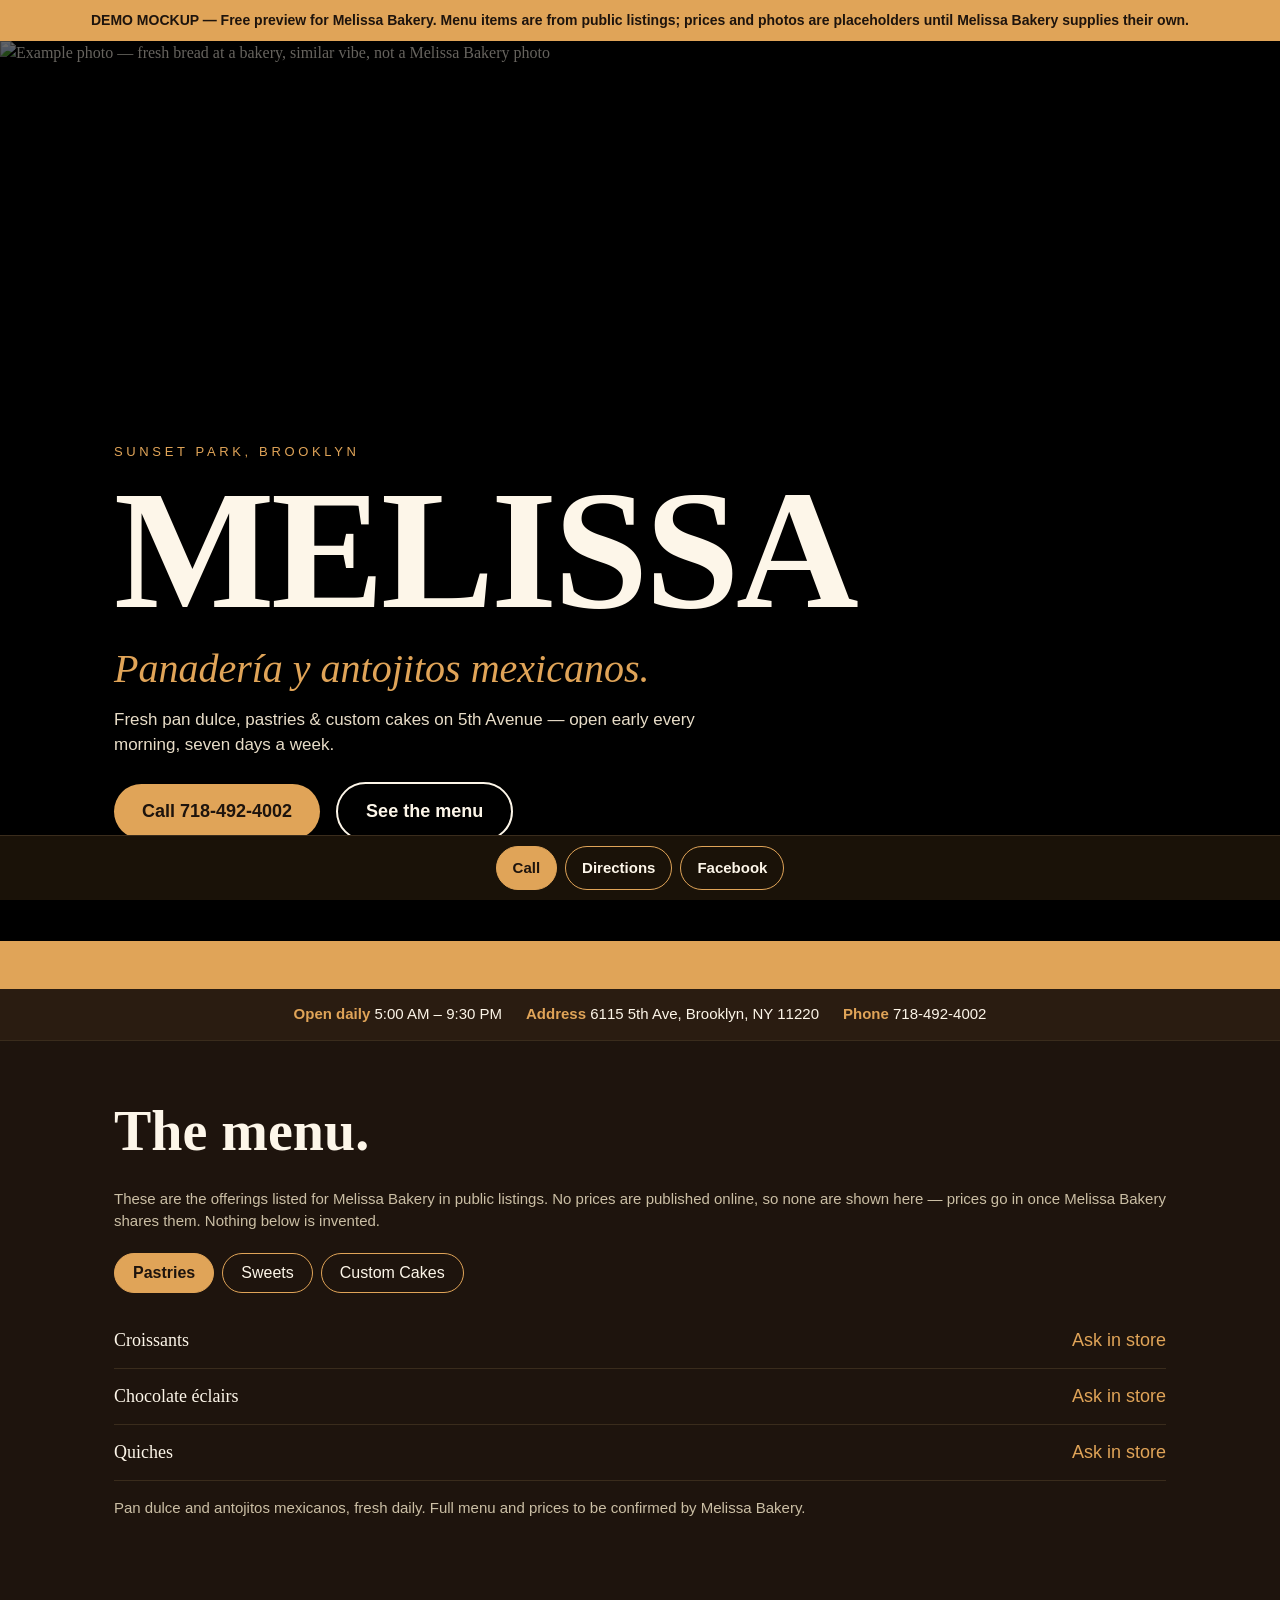
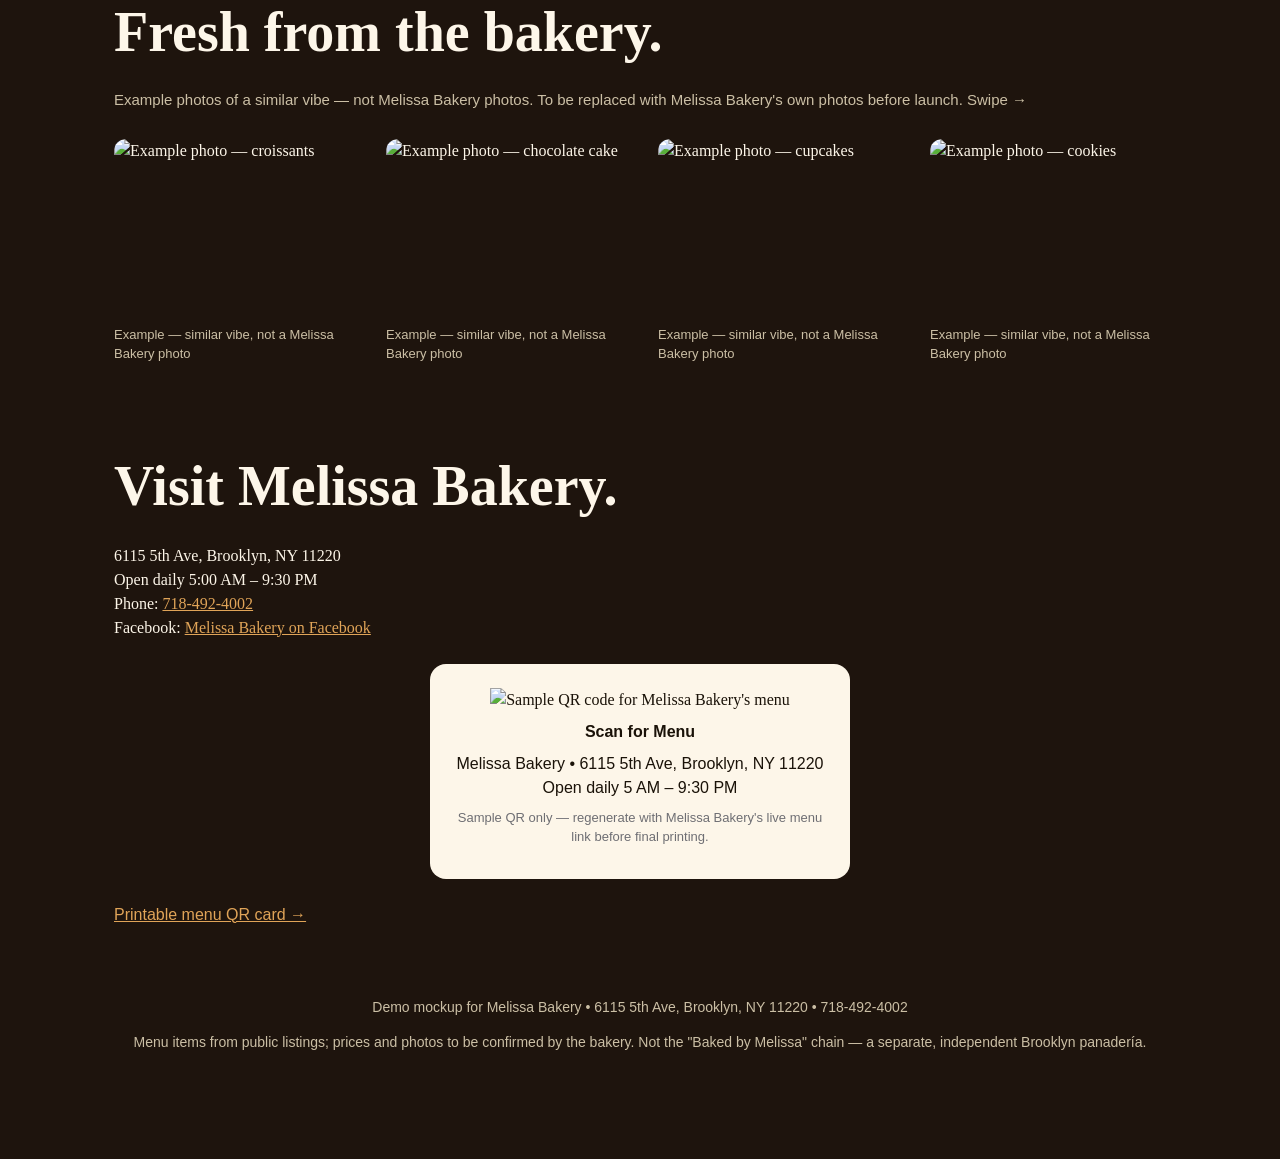
==== melissa/index.html @ 33479f38 "Add Melissa Bakery demo mockup" ====
<!DOCTYPE html>
<html lang="en">
<head>
<meta charset="UTF-8">
<meta name="viewport" content="width=device-width, initial-scale=1.0">
<title>Melissa Bakery — Panadería y antojitos mexicanos, Sunset Park</title>
<!-- DEMO MOCKUP 2026-11-10: verified info only. Address/phone/hours from Places listing (place_id 609368130702516): 6115 5th Ave, Brooklyn, NY 11220; (718) 492-4002; open daily 5:00 AM – 9:30 PM. Self-description "Panadería y antojitos mexicanos" and offerings (chocolate éclairs, quiches, chocolate truffles, croissants, custom cakes; cookies/macarons) from public listings. No prices found publicly for this bakery — no prices invented; menu shows "Ask in store". Photos are labelled examples, not Melissa Bakery photos. Do NOT confuse with the "Baked by Melissa" chain (different business). -->
<style>
  * { box-sizing: border-box; }
  body { margin: 0; font-family: Georgia, "Times New Roman", serif; background: #1e140d; color: #fdf6e9; line-height: 1.5; -webkit-font-smoothing: antialiased; padding-bottom: 76px; }
  .demo-banner { background: #e0a458; color: #1e140d; text-align: center; padding: 10px 16px; font-weight: 700; font-size: 14px; font-family: Arial, sans-serif; }
  .hero { position: relative; min-height: 100svh; display: flex; flex-direction: column; justify-content: flex-end; overflow: hidden; background: #000; }
  .hero img.bg { position: absolute; inset: 0; width: 100%; height: 100%; object-fit: cover; opacity: 0.62; }
  .hero .shade { position: absolute; inset: 0; background: linear-gradient(to top, rgba(0,0,0,0.95) 0%, rgba(0,0,0,0.45) 55%, rgba(0,0,0,0.35) 100%); }
  .hero .content { position: relative; padding: 32px 24px 48px; max-width: 1100px; margin: 0 auto; width: 100%; }
  .hero .eyebrow { font-family: Arial, sans-serif; letter-spacing: 0.28em; font-size: 13px; color: #e0a458; text-transform: uppercase; margin: 0 0 12px; }
  .hero h1 { margin: 0; font-size: clamp(56px, 15vw, 170px); line-height: 0.9; letter-spacing: -0.02em; animation: rise 0.9s ease-out both; }
  .hero .tagline { font-size: clamp(22px, 4.5vw, 40px); color: #e0a458; margin: 12px 0 8px; font-style: italic; animation: rise 0.9s ease-out 0.15s both; }
  .hero p.sub { font-family: Arial, sans-serif; font-size: 17px; color: #e8ddc8; max-width: 620px; margin: 0 0 24px; animation: rise 0.9s ease-out 0.3s both; }
  @keyframes rise { from { opacity: 0; transform: translateY(28px); } to { opacity: 1; transform: translateY(0); } }
  @media (prefers-reduced-motion: reduce) { .hero h1, .hero .tagline, .hero p.sub { animation: none; } }
  .cta { display: inline-block; background: #e0a458; color: #1e140d; font-family: Arial, sans-serif; font-weight: 700; font-size: 18px; padding: 14px 28px; border-radius: 999px; text-decoration: none; }
  .cta:hover { background: #f0bc7a; }
  .cta.secondary { background: transparent; color: #fdf6e9; border: 2px solid #fdf6e9; margin-left: 12px; }
  .hero .photo-note { font-family: Arial, sans-serif; font-size: 13px; color: #c9c2b2; margin-top: 20px; }
  .ticker { overflow: hidden; background: #e0a458; color: #1e140d; font-family: Arial, sans-serif; font-weight: 800; letter-spacing: 0.08em; padding: 12px 0; white-space: nowrap; }
  .ticker span { display: inline-block; padding-left: 100%; animation: scroll 28s linear infinite; }
  @keyframes scroll { from { transform: translateX(0); } to { transform: translateX(-100%); } }
  @media (prefers-reduced-motion: reduce) { .ticker span { animation: none; padding-left: 0; } }
  .strip { display: flex; flex-wrap: wrap; gap: 8px 24px; justify-content: center; background: #2a1c11; padding: 14px 20px; font-family: Arial, sans-serif; font-size: 15px; border-bottom: 1px solid #3a2c1c; }
  .strip b { color: #e0a458; }
  section { max-width: 1100px; margin: 0 auto; padding: 48px 24px 8px; }
  h2 { font-size: clamp(32px, 6vw, 56px); margin: 0 0 8px; }
  .note { font-family: Arial, sans-serif; color: #cbbfa5; font-size: 15px; }
  .tabs { display: flex; gap: 8px; flex-wrap: wrap; margin: 20px 0; }
  .tabs button { font-family: Arial, sans-serif; font-size: 16px; padding: 10px 18px; border-radius: 999px; border: 1px solid #e0a458; background: transparent; color: #fdf6e9; cursor: pointer; }
  .tabs button.active { background: #e0a458; color: #1e140d; font-weight: 700; }
  .menu { display: none; }
  .menu.active { display: block; }
  .menu ul { list-style: none; padding: 0; margin: 0; }
  .menu li { display: flex; justify-content: space-between; gap: 16px; padding: 14px 0; border-bottom: 1px solid #3a2c1c; font-size: 18px; }
  .menu li span.price { color: #e0a458; font-family: Arial, sans-serif; white-space: nowrap; }
  .menu li small { display: block; color: #cbbfa5; font-family: Arial, sans-serif; font-size: 14px; }
  .photos { display: flex; gap: 12px; overflow-x: auto; padding: 12px 0 24px; }
  .photos figure { margin: 0; min-width: 260px; }
  .photos img { width: 260px; height: 180px; object-fit: cover; border-radius: 12px; display: block; }
  .photos figcaption { font-family: Arial, sans-serif; font-size: 13px; color: #cbbfa5; padding-top: 6px; }
  .qr { background: #fdf6e9; color: #1a1208; border-radius: 16px; padding: 24px; text-align: center; max-width: 420px; margin: 24px auto; }
  .qr img { width: 260px; height: 260px; max-width: 80vw; }
  .qr p { font-family: Arial, sans-serif; margin: 8px 0; }
  .sticky { position: fixed; left: 0; right: 0; bottom: 0; background: #1a1208; border-top: 1px solid #3a2c1c; display: flex; justify-content: center; gap: 8px; padding: 10px; z-index: 10; }
  .sticky a { font-family: Arial, sans-serif; font-weight: 700; text-decoration: none; color: #fdf6e9; padding: 10px 16px; border-radius: 999px; border: 1px solid #e0a458; font-size: 15px; }
  .sticky a.primary { background: #e0a458; color: #1e140d; }
  footer { text-align: center; font-family: Arial, sans-serif; color: #cbbfa5; font-size: 14px; padding: 32px 20px 16px; }
  footer a { color: #e0a458; }
  @media (max-width: 640px) { section { padding: 40px 20px 8px; } }
</style>
</head>
<body>
<div class="demo-banner">DEMO MOCKUP — Free preview for Melissa Bakery. Menu items are from public listings; prices and photos are placeholders until Melissa Bakery supplies their own.</div>

<header class="hero">
  <img class="bg" src="https://images.unsplash.com/photo-1509440159596-0249088772ff?auto=format&amp;fit=crop&amp;w=1600&amp;q=80" alt="Example photo — fresh bread at a bakery, similar vibe, not a Melissa Bakery photo">
  <div class="shade"></div>
  <div class="content">
    <p class="eyebrow">Sunset Park, Brooklyn</p>
    <h1>MELISSA</h1>
    <p class="tagline">Panadería y antojitos mexicanos.</p>
    <p class="sub">Fresh pan dulce, pastries &amp; custom cakes on 5th Avenue — open early every morning, seven days a week.</p>
    <a class="cta" href="tel:+17184924002">Call 718-492-4002</a>
    <a class="cta secondary" href="#menu">See the menu</a>
    <p class="photo-note">Example hero photo — similar bakery vibe, not a Melissa Bakery photo. Melissa Bakery's own photos will replace examples for the live site.</p>
  </div>
</header>

<div class="ticker" aria-hidden="true"><span>OPEN DAILY 5 AM &ndash; 9:30 PM &nbsp;&bull;&nbsp; PAN DULCE &nbsp;&bull;&nbsp; CUSTOM CAKES &nbsp;&bull;&nbsp; CROISSANTS &nbsp;&bull;&nbsp; CHOCOLATE &Eacute;CLAIRS &nbsp;&bull;&nbsp; QUICHES &nbsp;&bull;&nbsp; CHOCOLATE TRUFFLES &nbsp;&bull;&nbsp; ANTOJITOS MEXICANOS &nbsp;&bull;&nbsp;</span></div>

<div class="strip">
  <span><b>Open daily</b> 5:00 AM &ndash; 9:30 PM</span>
  <span><b>Address</b> 6115 5th Ave, Brooklyn, NY 11220</span>
  <span><b>Phone</b> 718-492-4002</span>
</div>

<section id="menu">
  <h2>The menu.</h2>
  <p class="note">These are the offerings listed for Melissa Bakery in public listings. No prices are published online, so none are shown here — prices go in once Melissa Bakery shares them. Nothing below is invented.</p>
  <div class="tabs">
    <button class="active" onclick="showTab('pastries', this)">Pastries</button>
    <button onclick="showTab('sweets', this)">Sweets</button>
    <button onclick="showTab('cakes', this)">Custom Cakes</button>
  </div>
  <div id="pastries" class="menu active"><ul>
    <li><span>Croissants</span><span class="price">Ask in store</span></li>
    <li><span>Chocolate &eacute;clairs</span><span class="price">Ask in store</span></li>
    <li><span>Quiches</span><span class="price">Ask in store</span></li>
  </ul></div>
  <div id="sweets" class="menu"><ul>
    <li><span>Chocolate truffles</span><span class="price">Ask in store</span></li>
    <li><span>Cookies</span><span class="price">Ask in store</span></li>
    <li><span>Macarons</span><span class="price">Ask in store</span></li>
  </ul></div>
  <div id="cakes" class="menu"><ul>
    <li><span>Custom cakes<small>Made to order — birthdays, quincea&ntilde;eras, celebrations. Call to order.</small></span><span class="price">Call to order</span></li>
  </ul></div>
  <p class="note" style="margin-top:16px;">Pan dulce and antojitos mexicanos, fresh daily. Full menu and prices to be confirmed by Melissa Bakery.</p>
</section>

<section>
  <h2>Fresh from the bakery.</h2>
  <p class="note">Example photos of a similar vibe — not Melissa Bakery photos. To be replaced with Melissa Bakery's own photos before launch. Swipe &rarr;</p>
  <div class="photos">
    <figure><img src="https://images.unsplash.com/photo-1555507036-ab1f4038808a?auto=format&amp;fit=crop&amp;w=1200&amp;q=80" alt="Example photo — croissants"><figcaption>Example — similar vibe, not a Melissa Bakery photo</figcaption></figure>
    <figure><img src="https://images.unsplash.com/photo-1578985545062-69928b1d9587?auto=format&amp;fit=crop&amp;w=1200&amp;q=80" alt="Example photo — chocolate cake"><figcaption>Example — similar vibe, not a Melissa Bakery photo</figcaption></figure>
    <figure><img src="https://images.unsplash.com/photo-1486427944299-d1955d23e34d?auto=format&amp;fit=crop&amp;w=1200&amp;q=80" alt="Example photo — cupcakes"><figcaption>Example — similar vibe, not a Melissa Bakery photo</figcaption></figure>
    <figure><img src="https://images.unsplash.com/photo-1499636136210-6f4ee915583e?auto=format&amp;fit=crop&amp;w=1200&amp;q=80" alt="Example photo — cookies"><figcaption>Example — similar vibe, not a Melissa Bakery photo</figcaption></figure>
    <figure><img src="https://images.unsplash.com/photo-1530610476181-d83430b64dcd?auto=format&amp;fit=crop&amp;w=1200&amp;q=80" alt="Example photo — croissant and coffee"><figcaption>Example — similar vibe, not a Melissa Bakery photo</figcaption></figure>
    <figure><img src="https://images.unsplash.com/photo-1464349095431-e9a21285b5f3?auto=format&amp;fit=crop&amp;w=1200&amp;q=80" alt="Example photo — berry cake"><figcaption>Example — similar vibe, not a Melissa Bakery photo</figcaption></figure>
    <figure><img src="https://images.unsplash.com/photo-1550617931-e17a7b70dce2?auto=format&amp;fit=crop&amp;w=1200&amp;q=80" alt="Example photo — coffee and pastry"><figcaption>Example — similar vibe, not a Melissa Bakery photo</figcaption></figure>
  </div>
</section>

<section>
  <h2>Visit Melissa Bakery.</h2>
  <p>6115 5th Ave, Brooklyn, NY 11220<br>Open daily 5:00 AM &ndash; 9:30 PM<br>Phone: <a href="tel:+17184924002" style="color:#e0a458">718-492-4002</a><br>Facebook: <a href="https://www.facebook.com/292217918014671" style="color:#e0a458">Melissa Bakery on Facebook</a></p>
  <div class="qr">
    <img src="https://api.qrserver.com/v1/create-qr-code/?size=300x300&amp;data=https%3A%2F%2Fexample.com%2Fmelissa-menu" alt="Sample QR code for Melissa Bakery's menu">
    <p><b>Scan for Menu</b></p>
    <p>Melissa Bakery &bull; 6115 5th Ave, Brooklyn, NY 11220<br>Open daily 5 AM &ndash; 9:30 PM</p>
    <p style="font-size:13px;color:#6e6e73">Sample QR only — regenerate with Melissa Bakery's live menu link before final printing.</p>
  </div>
  <p><a href="qr-print.html" style="color:#e0a458;font-family:Arial,sans-serif">Printable menu QR card &rarr;</a></p>
</section>

<footer>
  <p>Demo mockup for Melissa Bakery &bull; 6115 5th Ave, Brooklyn, NY 11220 &bull; 718-492-4002</p>
  <p>Menu items from public listings; prices and photos to be confirmed by the bakery. Not the "Baked by Melissa" chain — a separate, independent Brooklyn panader&iacute;a.</p>
</footer>

<nav class="sticky">
  <a class="primary" href="tel:+17184924002">Call</a>
  <a href="https://www.google.com/maps/search/?api=1&amp;query=6115+5th+Ave+Brooklyn+NY+11220">Directions</a>
  <a href="https://www.facebook.com/292217918014671">Facebook</a>
</nav>

<script>
function showTab(id, btn) {
  document.querySelectorAll('.menu').forEach(function(m){ m.classList.remove('active'); });
  document.getElementById(id).classList.add('active');
  document.querySelectorAll('.tabs button').forEach(function(b){ b.classList.remove('active'); });
  btn.classList.add('active');
}
</script>
</body>
</html>
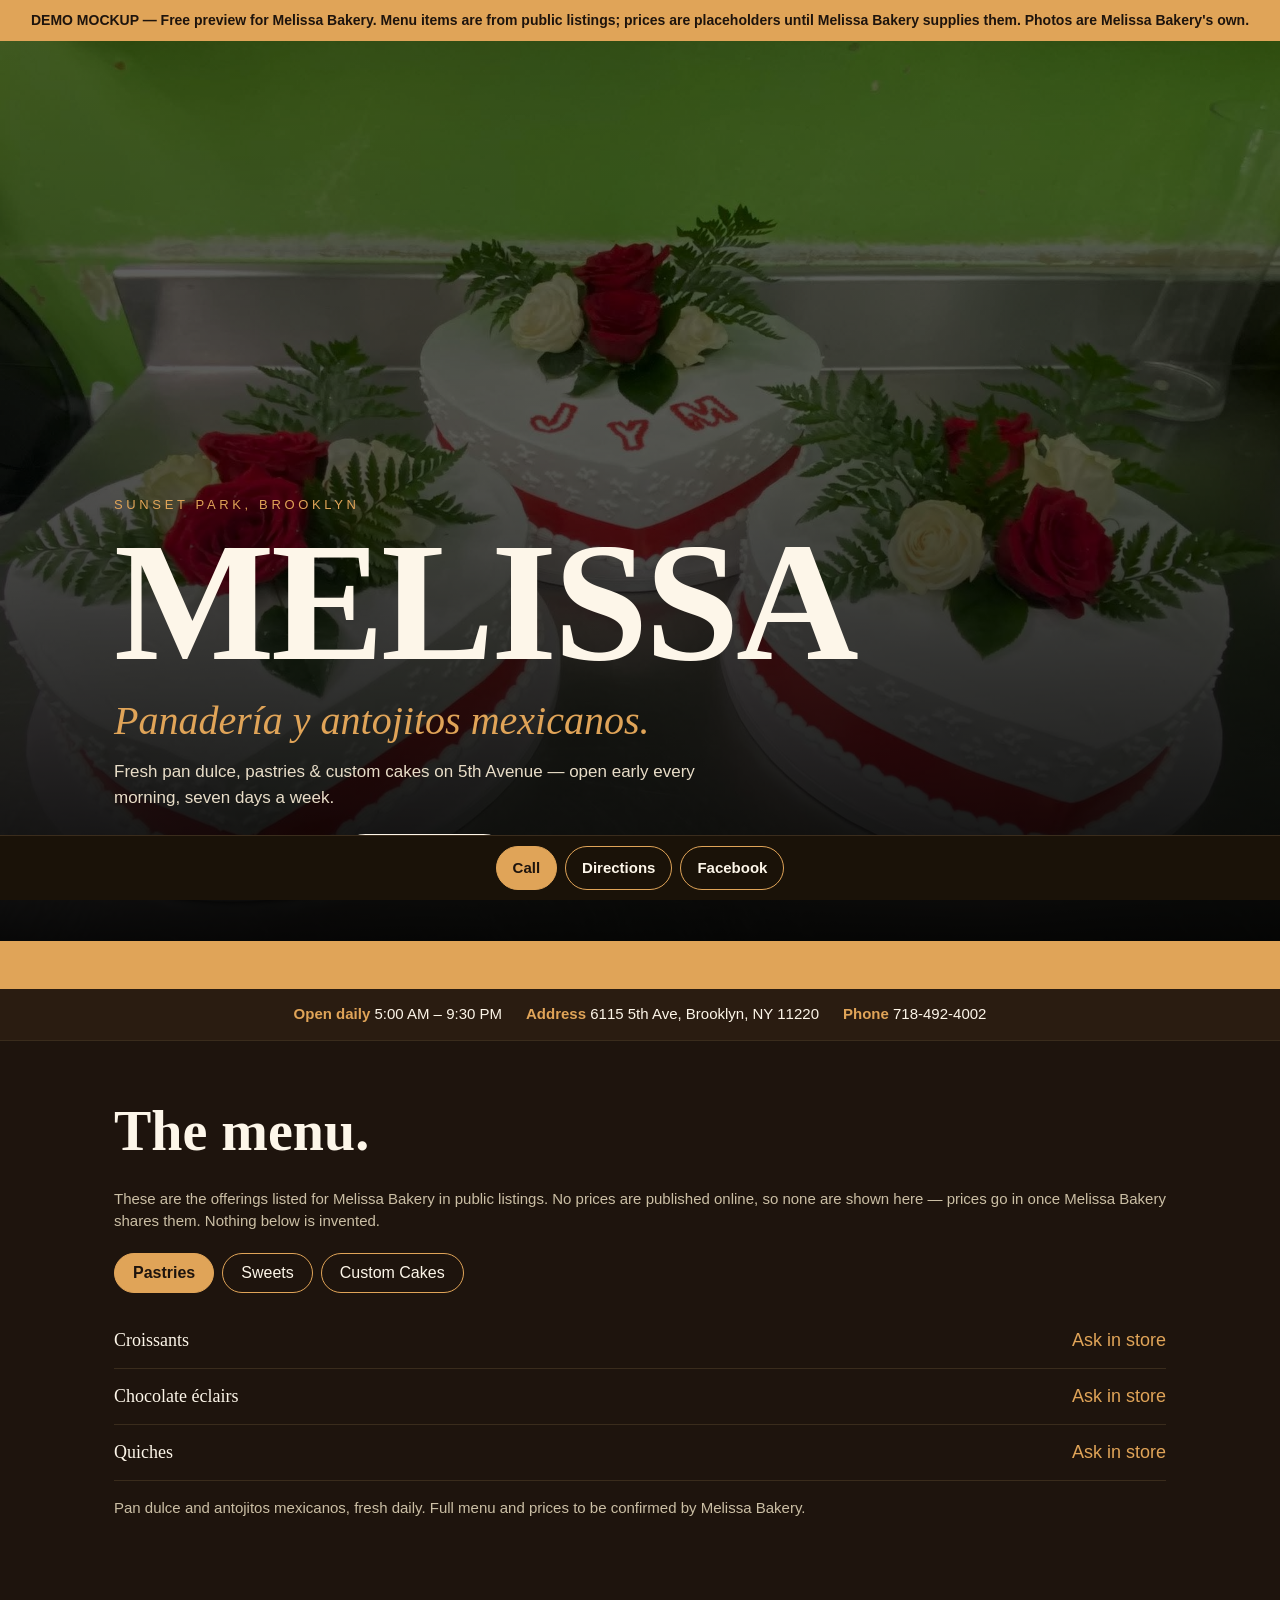
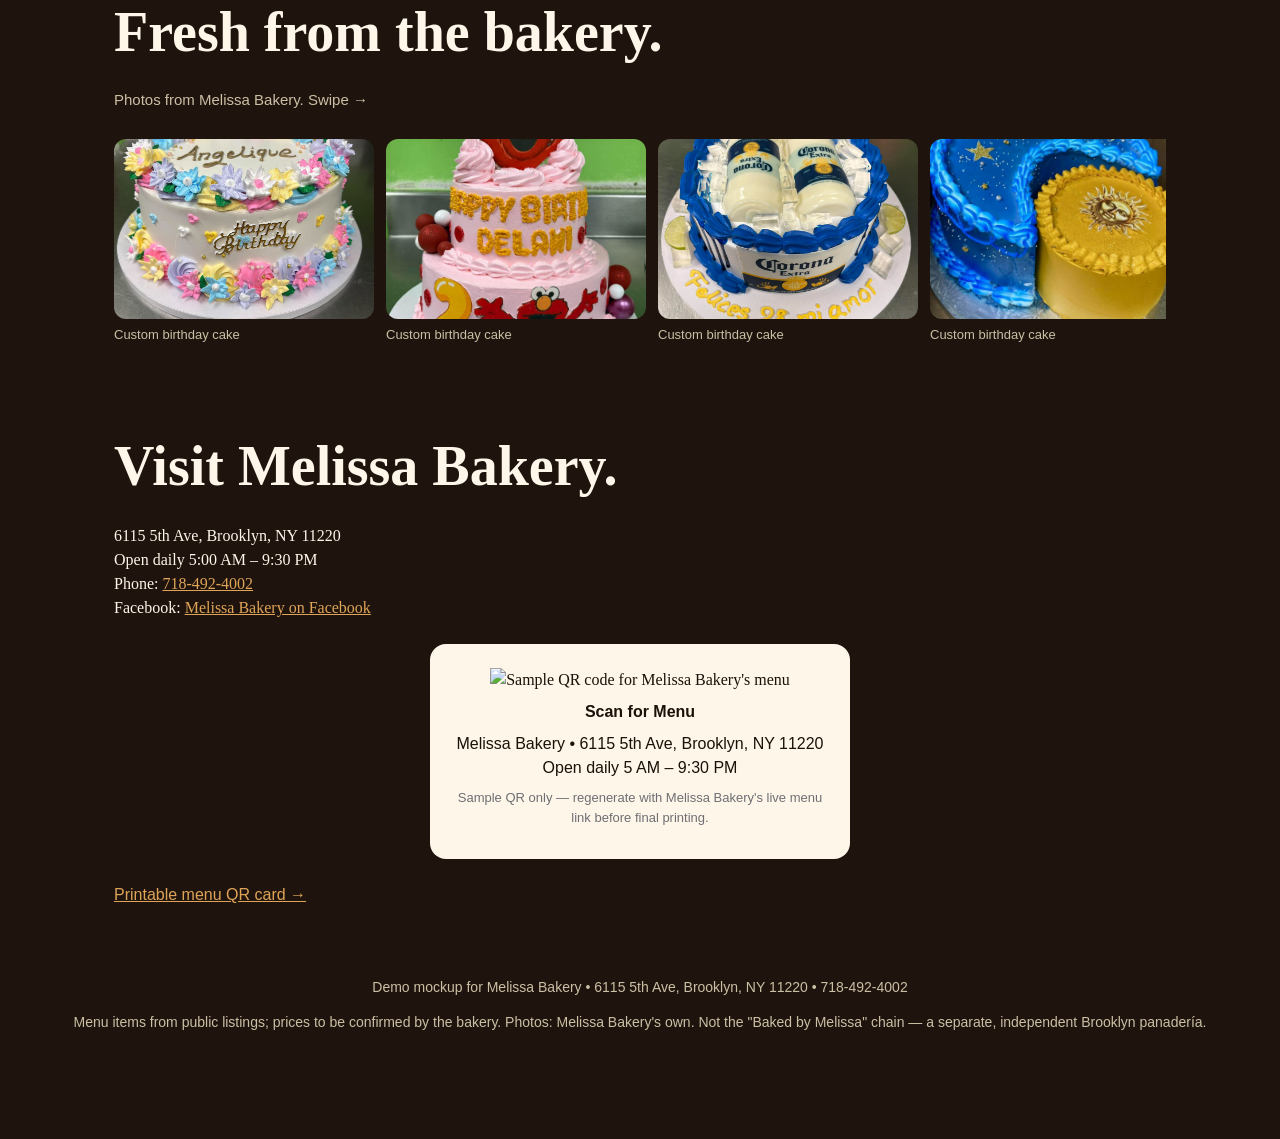
==== commit 2084107b: "Show Melissa Bakery's real photos in the demo" ====
--- a/melissa/index.html
+++ b/melissa/index.html
@@ -4,7 +4,7 @@
 <meta charset="UTF-8">
 <meta name="viewport" content="width=device-width, initial-scale=1.0">
 <title>Melissa Bakery — Panadería y antojitos mexicanos, Sunset Park</title>
-<!-- DEMO MOCKUP 2026-11-10: verified info only. Address/phone/hours from Places listing (place_id 609368130702516): 6115 5th Ave, Brooklyn, NY 11220; (718) 492-4002; open daily 5:00 AM – 9:30 PM. Self-description "Panadería y antojitos mexicanos" and offerings (chocolate éclairs, quiches, chocolate truffles, croissants, custom cakes; cookies/macarons) from public listings. No prices found publicly for this bakery — no prices invented; menu shows "Ask in store". Photos are labelled examples, not Melissa Bakery photos. Do NOT confuse with the "Baked by Melissa" chain (different business). -->
+<!-- DEMO MOCKUP 2026-11-10, photos updated 2026-11-10: verified info only. Address/phone/hours from Places listing (place_id 609368130702516): 6115 5th Ave, Brooklyn, NY 11220; (718) 492-4002; open daily 5:00 AM – 9:30 PM. Self-description "Panadería y antojitos mexicanos" and offerings (chocolate éclairs, quiches, chocolate truffles, croissants, custom cakes; cookies/macarons) from public listings. No prices found publicly for this bakery — no prices invented; menu shows "Ask in store". Photos are Melissa Bakery's own, sent via Messenger 2026-11-10. Do NOT confuse with the "Baked by Melissa" chain (different business). -->
 <style>
   * { box-sizing: border-box; }
   body { margin: 0; font-family: Georgia, "Times New Roman", serif; background: #1e140d; color: #fdf6e9; line-height: 1.5; -webkit-font-smoothing: antialiased; padding-bottom: 76px; }
@@ -57,10 +57,10 @@
 </style>
 </head>
 <body>
-<div class="demo-banner">DEMO MOCKUP — Free preview for Melissa Bakery. Menu items are from public listings; prices and photos are placeholders until Melissa Bakery supplies their own.</div>
+<div class="demo-banner">DEMO MOCKUP — Free preview for Melissa Bakery. Menu items are from public listings; prices are placeholders until Melissa Bakery supplies them. Photos are Melissa Bakery's own.</div>
 
 <header class="hero">
-  <img class="bg" src="https://images.unsplash.com/photo-1509440159596-0249088772ff?auto=format&amp;fit=crop&amp;w=1600&amp;q=80" alt="Example photo — fresh bread at a bakery, similar vibe, not a Melissa Bakery photo">
+  <img class="bg" src="photos/melissa-05.jpg" alt="Heart-shaped custom cakes with red roses from Melissa Bakery">
   <div class="shade"></div>
   <div class="content">
     <p class="eyebrow">Sunset Park, Brooklyn</p>
@@ -69,7 +69,6 @@
     <p class="sub">Fresh pan dulce, pastries &amp; custom cakes on 5th Avenue — open early every morning, seven days a week.</p>
     <a class="cta" href="tel:+17184924002">Call 718-492-4002</a>
     <a class="cta secondary" href="#menu">See the menu</a>
-    <p class="photo-note">Example hero photo — similar bakery vibe, not a Melissa Bakery photo. Melissa Bakery's own photos will replace examples for the live site.</p>
   </div>
 </header>
 
@@ -107,15 +106,18 @@
 
 <section>
   <h2>Fresh from the bakery.</h2>
-  <p class="note">Example photos of a similar vibe — not Melissa Bakery photos. To be replaced with Melissa Bakery's own photos before launch. Swipe &rarr;</p>
+  <p class="note">Photos from Melissa Bakery. Swipe &rarr;</p>
   <div class="photos">
-    <figure><img src="https://images.unsplash.com/photo-1555507036-ab1f4038808a?auto=format&amp;fit=crop&amp;w=1200&amp;q=80" alt="Example photo — croissants"><figcaption>Example — similar vibe, not a Melissa Bakery photo</figcaption></figure>
-    <figure><img src="https://images.unsplash.com/photo-1578985545062-69928b1d9587?auto=format&amp;fit=crop&amp;w=1200&amp;q=80" alt="Example photo — chocolate cake"><figcaption>Example — similar vibe, not a Melissa Bakery photo</figcaption></figure>
-    <figure><img src="https://images.unsplash.com/photo-1486427944299-d1955d23e34d?auto=format&amp;fit=crop&amp;w=1200&amp;q=80" alt="Example photo — cupcakes"><figcaption>Example — similar vibe, not a Melissa Bakery photo</figcaption></figure>
-    <figure><img src="https://images.unsplash.com/photo-1499636136210-6f4ee915583e?auto=format&amp;fit=crop&amp;w=1200&amp;q=80" alt="Example photo — cookies"><figcaption>Example — similar vibe, not a Melissa Bakery photo</figcaption></figure>
-    <figure><img src="https://images.unsplash.com/photo-1530610476181-d83430b64dcd?auto=format&amp;fit=crop&amp;w=1200&amp;q=80" alt="Example photo — croissant and coffee"><figcaption>Example — similar vibe, not a Melissa Bakery photo</figcaption></figure>
-    <figure><img src="https://images.unsplash.com/photo-1464349095431-e9a21285b5f3?auto=format&amp;fit=crop&amp;w=1200&amp;q=80" alt="Example photo — berry cake"><figcaption>Example — similar vibe, not a Melissa Bakery photo</figcaption></figure>
-    <figure><img src="https://images.unsplash.com/photo-1550617931-e17a7b70dce2?auto=format&amp;fit=crop&amp;w=1200&amp;q=80" alt="Example photo — coffee and pastry"><figcaption>Example — similar vibe, not a Melissa Bakery photo</figcaption></figure>
+    <figure><img src="photos/melissa-01.jpg" alt="Custom birthday cake with pink and white flowers from Melissa Bakery"><figcaption>Custom birthday cake</figcaption></figure>
+    <figure><img src="photos/melissa-02.jpg" alt="Pink birthday cake from Melissa Bakery"><figcaption>Custom birthday cake</figcaption></figure>
+    <figure><img src="photos/melissa-03.jpg" alt="Custom birthday cake with a Corona bottle from Melissa Bakery"><figcaption>Custom birthday cake</figcaption></figure>
+    <figure><img src="photos/melissa-04.jpg" alt="Blue custom cake with gold moon and stars from Melissa Bakery"><figcaption>Custom birthday cake</figcaption></figure>
+    <figure><img src="photos/melissa-06.jpg" alt="Custom cakes with blue and white roses from Melissa Bakery"><figcaption>Custom cakes</figcaption></figure>
+    <figure><img src="photos/melissa-07.jpg" alt="Cupcakes with red hearts and red frosting roses from Melissa Bakery"><figcaption>Cupcakes</figcaption></figure>
+    <figure><img src="photos/melissa-08.jpg" alt="Cupcakes with pink frosting roses from Melissa Bakery"><figcaption>Cupcakes</figcaption></figure>
+    <figure><img src="photos/melissa-09.jpg" alt="Pink and gold cupcakes with a giraffe topper from Melissa Bakery"><figcaption>Cupcakes</figcaption></figure>
+    <figure><img src="photos/melissa-10.jpg" alt="Chocolate mini cakes topped with berries from Melissa Bakery"><figcaption>Mini cakes</figcaption></figure>
+    <figure><img src="photos/melissa-11.jpg" alt="Small white cakes with a pink rose from Melissa Bakery"><figcaption>Custom cakes</figcaption></figure>
   </div>
 </section>
 
@@ -133,7 +135,7 @@
 
 <footer>
   <p>Demo mockup for Melissa Bakery &bull; 6115 5th Ave, Brooklyn, NY 11220 &bull; 718-492-4002</p>
-  <p>Menu items from public listings; prices and photos to be confirmed by the bakery. Not the "Baked by Melissa" chain — a separate, independent Brooklyn panader&iacute;a.</p>
+  <p>Menu items from public listings; prices to be confirmed by the bakery. Photos: Melissa Bakery's own. Not the "Baked by Melissa" chain — a separate, independent Brooklyn panader&iacute;a.</p>
 </footer>
 
 <nav class="sticky">
